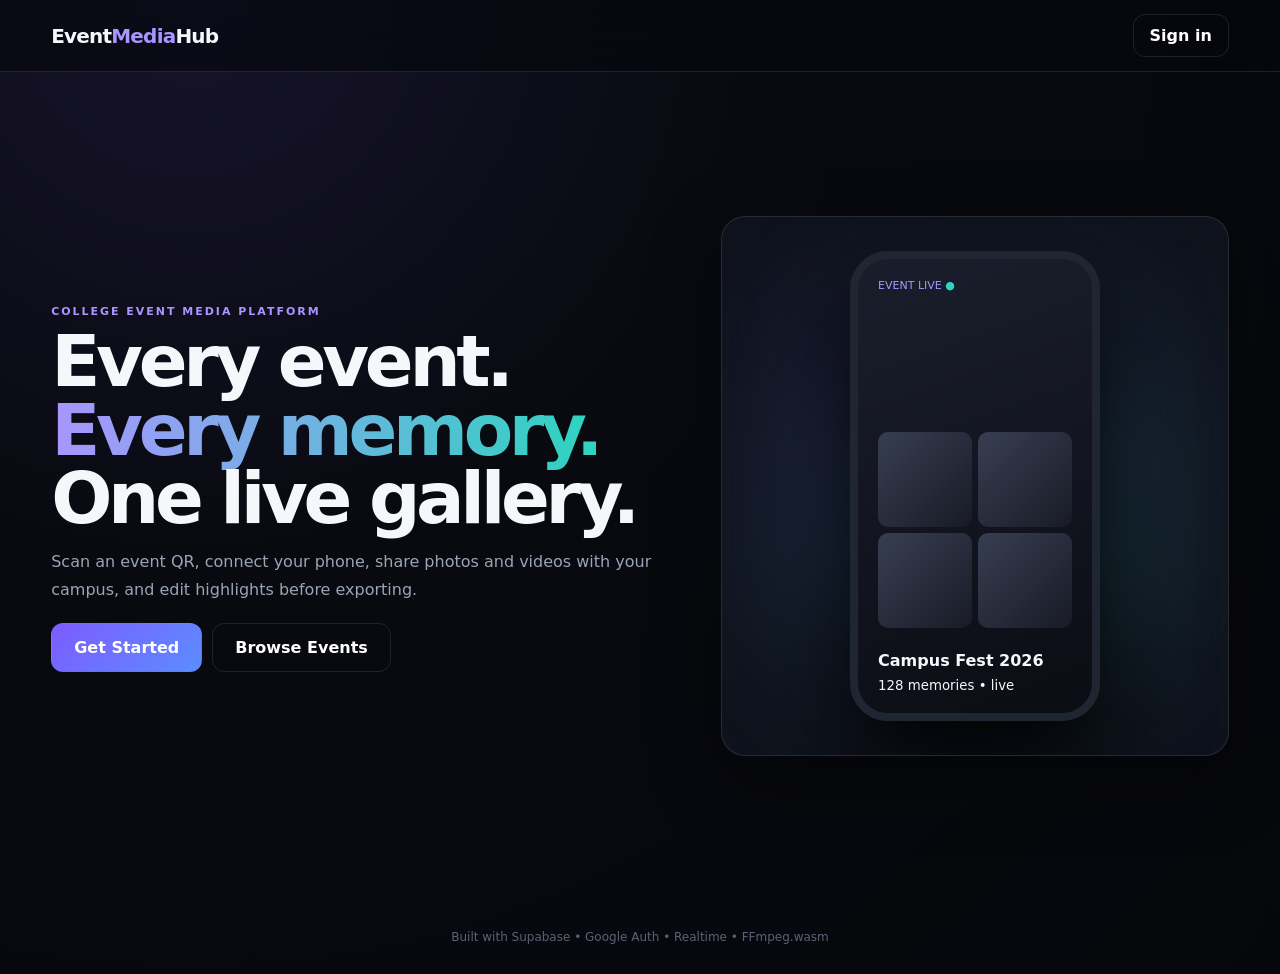
==== index.html @ 21ff2ccd "Add files via upload" ====
<!doctype html>
<html lang="en">
<head><meta charset="utf-8"><meta name="viewport" content="width=device-width,initial-scale=1">
<title>EventMediaHub</title><link rel="stylesheet" href="styles.css"></head>
<body class="landing">
<header class="topbar"><a class="brand" href="index.html">Event<span>Media</span>Hub</a><a class="btn ghost" href="login.html">Sign in</a></header>
<main class="hero">
  <section class="hero-copy">
    <span class="eyebrow">COLLEGE EVENT MEDIA PLATFORM</span>
    <h1>Every event.<br><span>Every memory.</span><br>One live gallery.</h1>
    <p>Scan an event QR, connect your phone, share photos and videos with your campus, and edit highlights before exporting.</p>
    <div class="actions"><a class="btn primary large" href="login.html">Get Started</a><a class="btn ghost large" href="events.html">Browse Events</a></div>
  </section>
  <section class="glass showcase">
    <div class="orb"></div><div class="phone"><div class="phone-head">EVENT LIVE <b>●</b></div><div class="fake-grid"><i></i><i></i><i></i><i></i></div><strong>Campus Fest 2026</strong><small>128 memories • live</small></div>
  </section>
</main>
<footer>Built with Supabase • Google Auth • Realtime • FFmpeg.wasm</footer>
</body></html>
---- styles.css ----
:root{
--bg:#080a10;--panel:rgba(20,24,35,.72);--line:rgba(255,255,255,.1);--text:#f5f7fb;--muted:#9ba4b7;
--accent:#7c5cff;--accent2:#2dd4bf;--danger:#fb7185;--shadow:0 24px 70px rgba(0,0,0,.4);
font-family:Inter,ui-sans-serif,system-ui,-apple-system,BlinkMacSystemFont,"Segoe UI",sans-serif
}
*{box-sizing:border-box}body{margin:0;background:radial-gradient(circle at 15% 0%,#17132b 0,#080a10 38%,#06070b 100%);color:var(--text);min-height:100vh}
a{color:inherit;text-decoration:none}button,input,textarea,select{font:inherit}button{cursor:pointer}
.topbar{height:72px;display:flex;align-items:center;gap:24px;padding:0 clamp(16px,4vw,52px);border-bottom:1px solid var(--line);background:rgba(6,8,13,.65);backdrop-filter:blur(18px);position:sticky;top:0;z-index:20}
.brand{font-weight:900;font-size:20px;letter-spacing:-.04em;margin-right:auto}.brand span{color:#a995ff}
.topbar nav{display:flex;gap:18px;color:var(--muted);font-size:14px}.topbar nav a:hover{color:white}
.user-chip{display:flex;align-items:center;gap:8px;font-size:13px}.user-chip img{width:32px;height:32px;border-radius:50%;object-fit:cover}.icon-btn{border:0;background:transparent;color:var(--muted)}
.container{width:min(1180px,92%);margin:0 auto;padding:48px 0}.narrow{max-width:700px}.page-head{display:flex;justify-content:space-between;align-items:end;gap:20px;margin-bottom:30px}.page-head h1,.hero h1{font-size:clamp(38px,6vw,72px);line-height:.95;letter-spacing:-.06em;margin:8px 0 14px}.page-head p,.hero p{color:var(--muted);max-width:680px;line-height:1.7}
.eyebrow{font-size:11px;font-weight:800;letter-spacing:.18em;color:#a995ff}.pill{display:inline-block;padding:6px 10px;border-radius:99px;background:rgba(124,92,255,.14);color:#b8aaff;font-size:11px;font-weight:800;text-transform:uppercase}
.glass,.card{background:var(--panel);border:1px solid var(--line);box-shadow:var(--shadow);backdrop-filter:blur(22px);border-radius:24px}.pad{padding:28px}
.btn{display:inline-flex;align-items:center;justify-content:center;gap:8px;padding:11px 16px;border-radius:12px;border:1px solid var(--line);background:rgba(255,255,255,.05);color:white;font-weight:750;transition:.2s}.btn:hover{transform:translateY(-1px);background:rgba(255,255,255,.09)}.btn.primary{border-color:transparent;background:linear-gradient(135deg,var(--accent),#5c8cff)}.btn.ghost{background:transparent}.btn.danger{background:rgba(251,113,133,.1);color:#ff9aaa;border-color:rgba(251,113,133,.25)}.btn.large{padding:14px 22px}.btn.full{width:100%}.btn.tiny{font-size:11px;padding:6px 9px}
.actions{display:flex;gap:10px;flex-wrap:wrap;margin-top:20px}.hero{width:min(1180px,92%);margin:0 auto;min-height:calc(100vh - 72px);display:grid;grid-template-columns:1.1fr .9fr;align-items:center;gap:50px}.hero h1 span{background:linear-gradient(90deg,#a995ff,#2dd4bf);-webkit-background-clip:text;color:transparent}.showcase{height:540px;display:grid;place-items:center;position:relative;overflow:hidden}.orb{position:absolute;width:320px;height:320px;background:linear-gradient(135deg,#7c5cff,#2dd4bf);filter:blur(80px);opacity:.3}.phone{width:250px;height:470px;border:8px solid #202532;border-radius:38px;background:linear-gradient(160deg,#1a1e2c,#0b0d14);padding:20px;box-shadow:0 40px 100px #000;display:flex;flex-direction:column;justify-content:end;gap:8px;z-index:1}.phone-head{font-size:11px;color:#a995ff}.phone-head b{color:#2dd4bf}.fake-grid{display:grid;grid-template-columns:1fr 1fr;gap:6px;margin:auto 0 15px}.fake-grid i{height:95px;border-radius:10px;background:linear-gradient(135deg,#383e52,#181b26);display:block}
.event-grid{display:grid;grid-template-columns:repeat(3,1fr);gap:18px}.event-card{overflow:hidden}.event-art{height:140px;background:linear-gradient(135deg,#211a45,#102c31);display:grid;place-items:center;font-size:52px}.card-body{padding:20px}.card-body h3{margin:10px 0 8px}.card-body p,.card-body small,.muted{color:var(--muted)}
.split{display:grid;grid-template-columns:1fr 1fr;gap:20px}.event-hero{padding:34px;margin-bottom:20px}.event-hero h1{font-size:clamp(38px,6vw,64px);letter-spacing:-.05em;margin:14px 0 10px}.qr-reader{min-height:260px;margin:15px 0;overflow:hidden;border-radius:16px}.qr-box{min-height:250px;display:grid;place-items:center;background:#10121a;border-radius:16px;padding:20px}.qr-box img{border-radius:8px}.qr-box small{word-break:break-all;color:var(--muted)}
.divider{text-align:center;color:#687185;margin:15px 0}.media-grid{display:grid;grid-template-columns:repeat(3,1fr);gap:16px}.media-card{overflow:hidden;border:1px solid var(--line);background:#0f121a;border-radius:18px}.media-card img,.media-card video{width:100%;display:block;aspect-ratio:4/3;object-fit:cover;background:#05060a}.media-meta{padding:10px;display:flex;gap:7px;align-items:center;flex-wrap:wrap}.media-meta span{font-size:11px;text-transform:uppercase;color:#a995ff}.media-meta small{color:var(--muted);margin-right:auto}.upload-list{display:grid;gap:8px;margin-bottom:18px}.upload-item{display:flex;gap:12px;align-items:center;padding:10px 12px;border:1px solid var(--line);border-radius:12px;color:var(--muted)}progress{width:130px}
.editor-layout{display:grid;grid-template-columns:1.3fr .7fr;gap:20px}.video-stage{padding:16px}.video-stage video{width:100%;max-height:650px;border-radius:16px;background:#000}.status{padding:12px;color:var(--muted);font-size:13px}.controls{display:grid;align-content:start;gap:15px}.controls label,.auth-card label{display:grid;gap:7px;font-size:12px;color:var(--muted)}input,textarea,select{width:100%;border:1px solid var(--line);border-radius:11px;background:#0c0f16;color:white;padding:11px;outline:none}input:focus,textarea:focus,select:focus{border-color:#7c5cff}
.profile-card{text-align:center;padding:48px}.profile-avatar{width:120px;height:120px;border-radius:50%;object-fit:cover;border:3px solid #7c5cff;margin-bottom:20px}.center-page{display:grid;place-items:center;padding:24px}.auth-card{width:min(440px,100%);padding:42px;text-align:center}.auth-icon{font-size:42px;margin:30px 0 10px;color:#a995ff}.auth-card p{color:var(--muted);line-height:1.6}
.admin-row{display:flex;justify-content:space-between;gap:10px;padding:14px 0;border-bottom:1px solid var(--line)}.admin-row small{display:block;color:var(--muted);margin-top:5px}.admin-actions{display:flex;gap:5px}.empty{padding:50px;text-align:center;border:1px dashed var(--line);border-radius:20px;color:var(--muted)}
.toast-host{position:fixed;right:18px;bottom:18px;z-index:99;display:grid;gap:8px}.toast{padding:12px 16px;border-radius:12px;background:#171b26;border:1px solid var(--line);box-shadow:var(--shadow)}.toast.success{border-color:#2dd4bf}.toast.error{border-color:#fb7185}
footer{text-align:center;color:#596276;padding:30px;font-size:12px}
@media(max-width:850px){.hero,.split,.editor-layout{grid-template-columns:1fr}.showcase{height:400px}.event-grid,.media-grid{grid-template-columns:1fr 1fr}.topbar nav{display:none}.page-head{align-items:start;flex-direction:column}}
@media(max-width:560px){.event-grid,.media-grid{grid-template-columns:1fr}.topbar{height:62px}.user-chip span{display:none}.container{padding:30px 0}.hero{padding:35px 0}.hero h1{font-size:48px}.showcase{height:350px}.phone{transform:scale(.78)}}
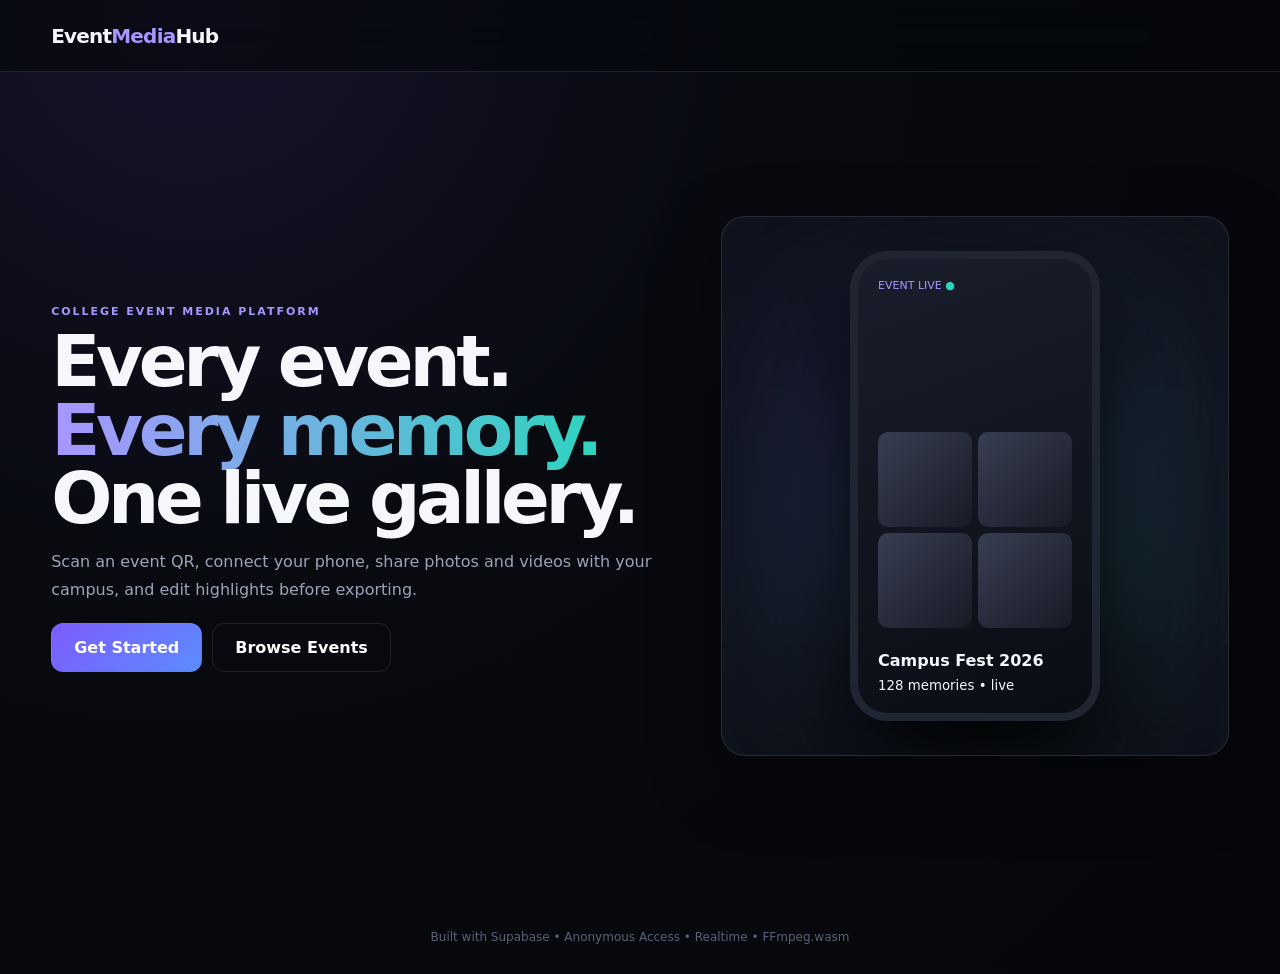
==== commit 94422fc2: "Add files via upload" ====
--- a/index.html
+++ b/index.html
@@ -3,17 +3,17 @@
 <head><meta charset="utf-8"><meta name="viewport" content="width=device-width,initial-scale=1">
 <title>EventMediaHub</title><link rel="stylesheet" href="styles.css"></head>
 <body class="landing">
-<header class="topbar"><a class="brand" href="index.html">Event<span>Media</span>Hub</a><a class="btn ghost" href="login.html">Sign in</a></header>
+<header class="topbar"><a class="brand" href="index.html">Event<span>Media</span>Hub</a></header>
 <main class="hero">
   <section class="hero-copy">
     <span class="eyebrow">COLLEGE EVENT MEDIA PLATFORM</span>
     <h1>Every event.<br><span>Every memory.</span><br>One live gallery.</h1>
     <p>Scan an event QR, connect your phone, share photos and videos with your campus, and edit highlights before exporting.</p>
-    <div class="actions"><a class="btn primary large" href="login.html">Get Started</a><a class="btn ghost large" href="events.html">Browse Events</a></div>
+    <div class="actions"><a class="btn primary large" href="events.html">Get Started</a><a class="btn ghost large" href="events.html">Browse Events</a></div>
   </section>
   <section class="glass showcase">
     <div class="orb"></div><div class="phone"><div class="phone-head">EVENT LIVE <b>●</b></div><div class="fake-grid"><i></i><i></i><i></i><i></i></div><strong>Campus Fest 2026</strong><small>128 memories • live</small></div>
   </section>
 </main>
-<footer>Built with Supabase • Google Auth • Realtime • FFmpeg.wasm</footer>
+<footer>Built with Supabase • Anonymous Access • Realtime • FFmpeg.wasm</footer>
 </body></html>
